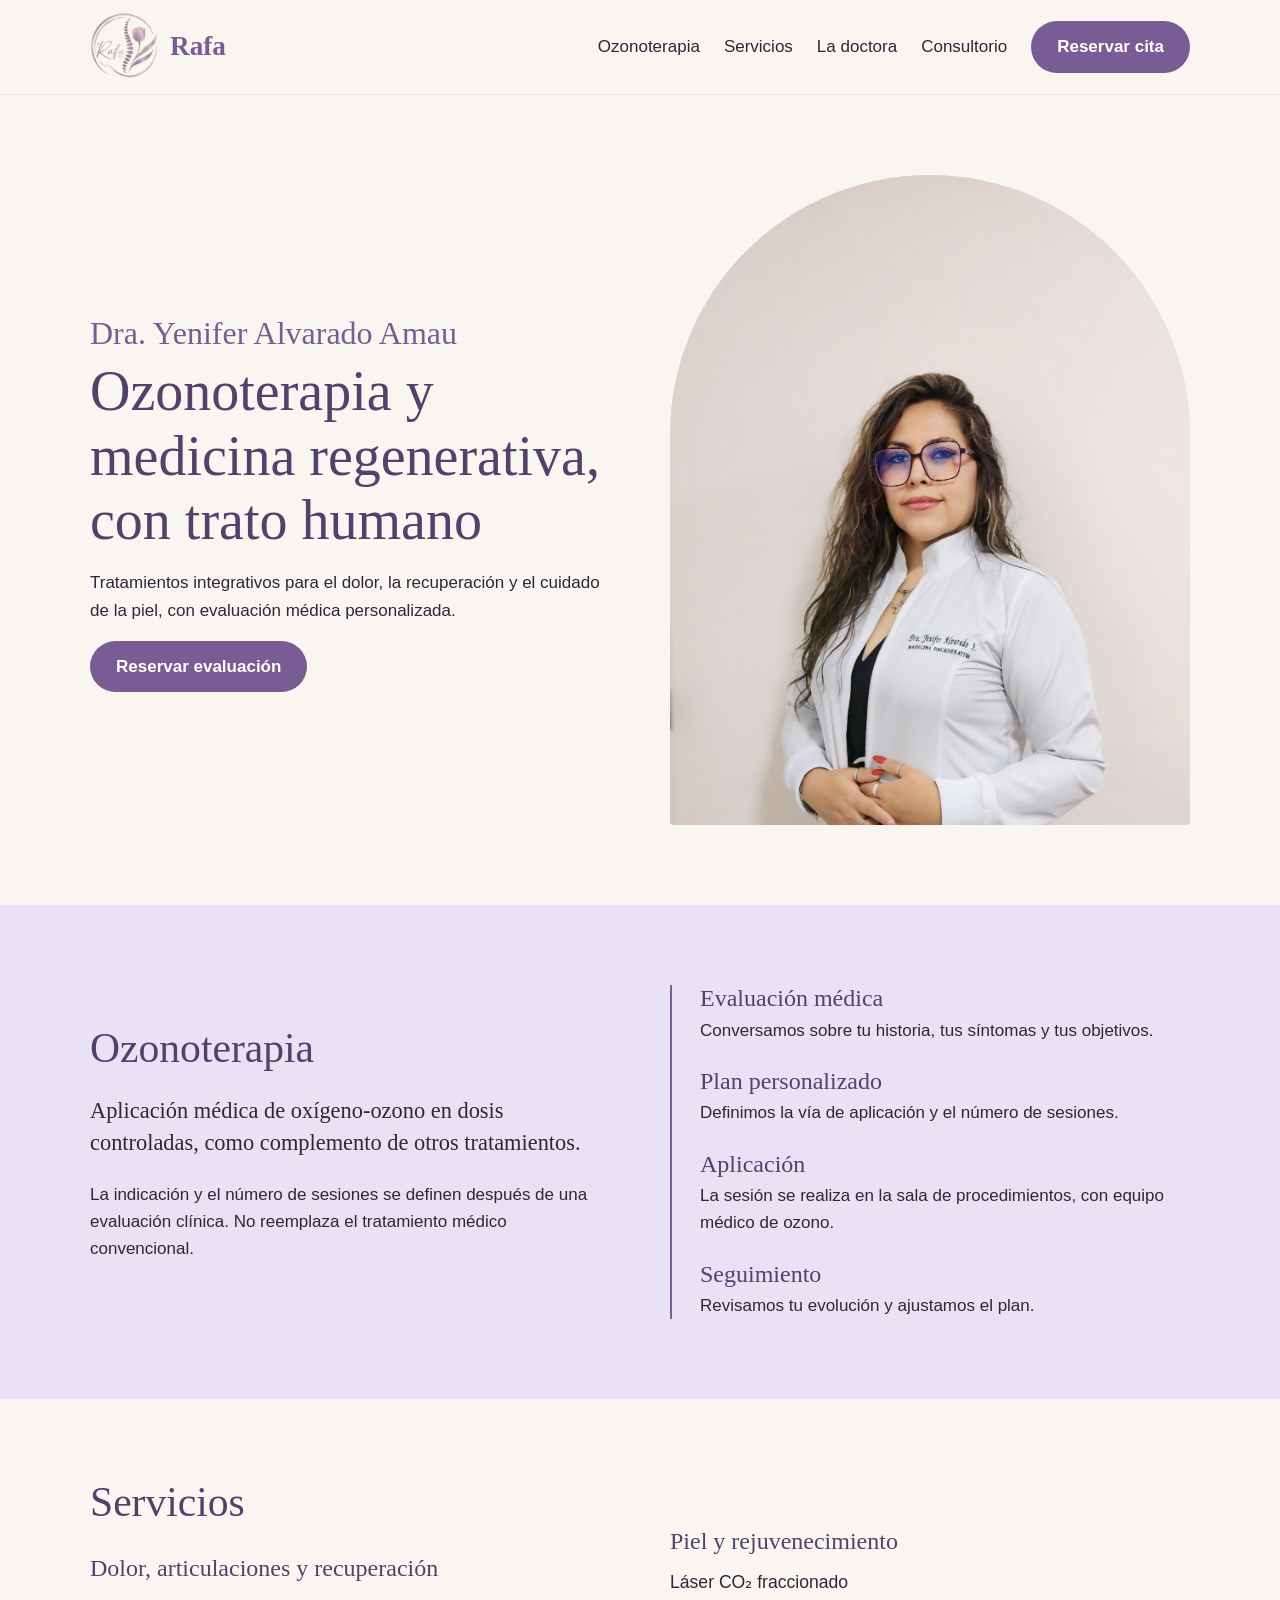
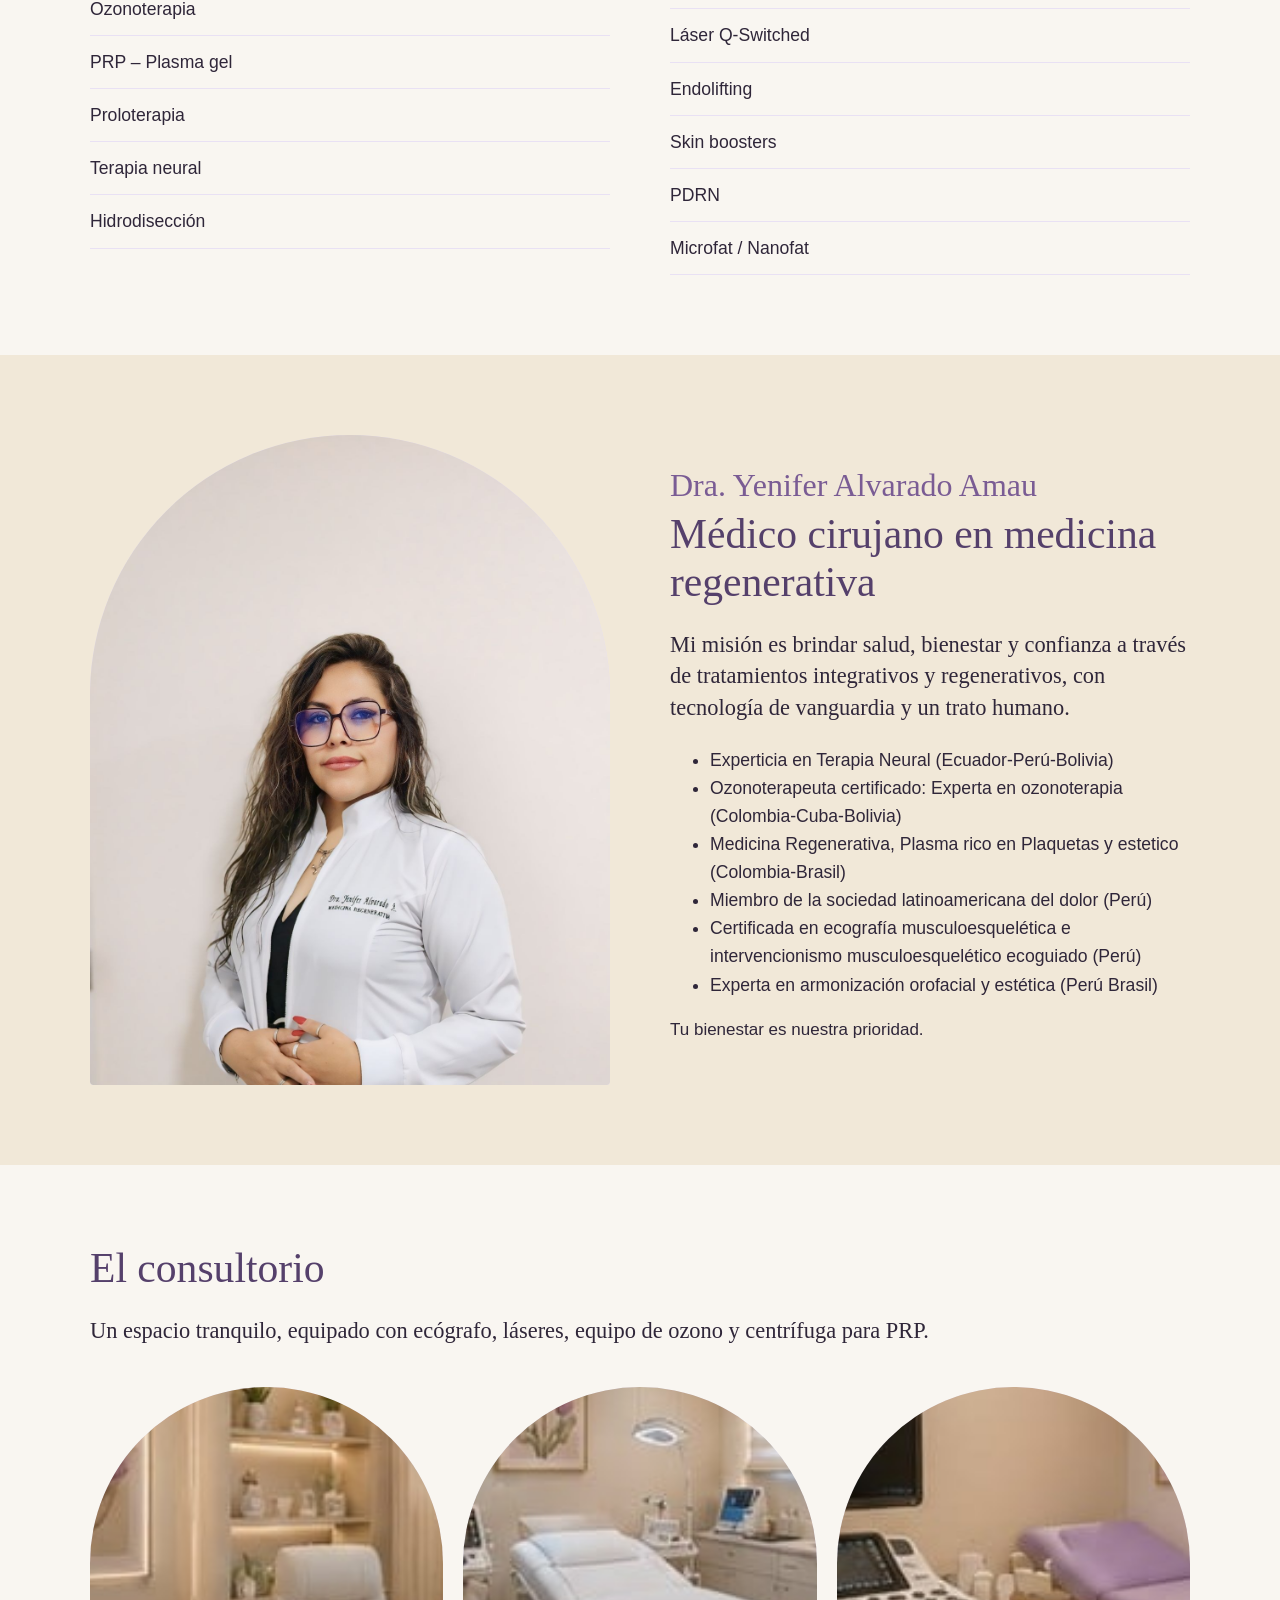
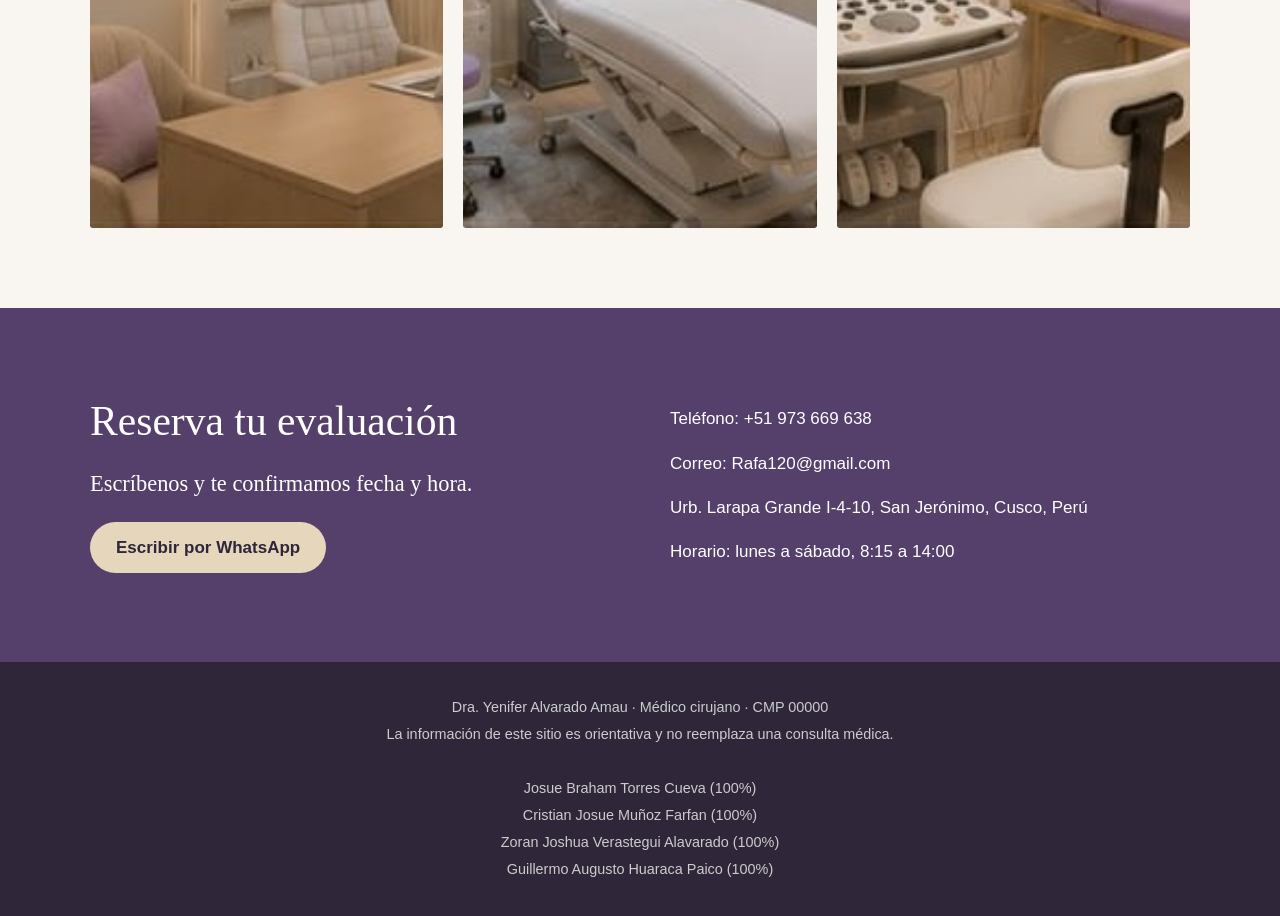
==== index.html @ 35c0127f "Subida de Archivos dsdsdsdsddsdsdsdsdsdsd" ====
<!DOCTYPE html>
<html lang="es">
<head>
    <meta charset="UTF-8">
    <meta name="viewport" content="width=device-width, initial-scale=1">
    <title>Rafa · Ozonoterapia y Medicina Regenerativa</title>
    <link rel="stylesheet" href="styles.css">
</head>
<body>

  <header class="cabecera">
    <div class="contenedor fila">
      <a class="marca" href="#inicio"><img src="img/logo.png" alt="Rafa"> Rafa</a>
      <nav>
        <a href="#ozonoterapia">Ozonoterapia</a>
        <a href="#servicios">Servicios</a>
        <a href="#doctora">La doctora</a>
        <a href="#consultorio">Consultorio</a>
        <a class="boton" href="#contacto">Reservar cita</a>
      </nav>
    </div>
  </header>
  
  <main>  
  <!-- INICIO -->
  <section class="seccion" id="inicio">
    <div class="contenedor columnas">
      <div>
        <p class="firma">Dra. Yenifer Alvarado Amau</p>
        <h1>Ozonoterapia y medicina regenerativa, con trato humano</h1>
        <p>Tratamientos integrativos para el dolor, la recuperación y el cuidado de la piel, con evaluación médica personalizada.</p>
        <a class="boton" href="#contacto">Reservar evaluación</a>
      </div>
      <div class="arco">
        <img src="img/doctora.jpg" alt="Dra. Yenifer Alvarado Amau">
      </div>
    </div>
  </section>

  <!-- OZONOTERAPIA -->
  <section class="seccion lavanda" id="ozonoterapia">
    <div class="contenedor columnas">
      <div>
        <h2>Ozonoterapia</h2>
        <p class="lead">Aplicación médica de oxígeno-ozono en dosis controladas, como complemento de otros tratamientos.</p>
        <p>La indicación y el número de sesiones se definen después de una evaluación clínica. No reemplaza el tratamiento médico convencional.</p>
      </div>
      <ol class="pasos">
        <li><h3>Evaluación médica</h3><p>Conversamos sobre tu historia, tus síntomas y tus objetivos.</p></li>
        <li><h3>Plan personalizado</h3><p>Definimos la vía de aplicación y el número de sesiones.</p></li>
        <li><h3>Aplicación</h3><p>La sesión se realiza en la sala de procedimientos, con equipo médico de ozono.</p></li>
        <li><h3>Seguimiento</h3><p>Revisamos tu evolución y ajustamos el plan.</p></li>
      </ol>
    </div>
  </section>

  <!-- SERVICIOS -->
  <section class="seccion" id="servicios">
    <div class="contenedor">
      <h2>Servicios</h2>
      <div class="columnas">
        <div>
          <h3>Dolor, articulaciones y recuperación</h3>
          <ul class="lista">
            <li>Ozonoterapia</li>
            <li>PRP – Plasma gel</li>
            <li>Proloterapia</li>
            <li>Terapia neural</li>
            <li>Hidrodisección</li>
          </ul>
        </div>
        <div>
          <h3>Piel y rejuvenecimiento</h3>
          <ul class="lista">
            <li>Láser CO₂ fraccionado</li>
            <li>Láser Q-Switched</li>
            <li>Endolifting</li>
            <li>Skin boosters</li>
            <li>PDRN</li>
            <li>Microfat / Nanofat</li>
          </ul>
        </div>
      </div>
    </div>
  </section>

  <!-- LA DOCTORA -->
  <section class="seccion beige" id="doctora">
    <div class="contenedor columnas">
      <div class="arco">
        <img src="img/doctora.jpg" alt="Dra. Yenifer Alvarado Amau">
      </div>
      <div>
        <p class="firma">Dra. Yenifer Alvarado Amau</p>
        <h2>Médico cirujano en medicina regenerativa</h2>
        <p class="lead">Mi misión es brindar salud, bienestar y confianza a través de tratamientos integrativos y regenerativos, con tecnología de vanguardia y un trato humano.</p>
        
        <ul class="listaA">
          <li>Experticia en Terapia Neural (Ecuador-Perú-Bolivia)</li>
          <li>Ozonoterapeuta certificado: Experta en ozonoterapia (Colombia-Cuba-Bolivia)</li>
          <li>Medicina Regenerativa, Plasma rico en Plaquetas y estetico (Colombia-Brasil)</li>
          <li>Miembro de la sociedad latinoamericana del dolor (Perú)</li>
          <li>Certificada en ecografía musculoesquelética e intervencionismo musculoesquelético ecoguiado (Perú)</li>
          <li>Experta en armonización orofacial y estética (Perú Brasil)</li>
        </ul>
        <p>Tu bienestar es nuestra prioridad.</p>
        
      </div>
    </div>
  </section>

  <!-- CONSULTORIO -->
  <section class="seccion" id="consultorio">
    <div class="contenedor">
      <h2>El consultorio</h2>
      <p class="lead">Un espacio tranquilo, equipado con ecógrafo, láseres, equipo de ozono y centrífuga para PRP.</p>
      <div class="columnas tres">
        <div class="arco"><img src="img/consultorio.jpg" alt="Consultorio médico"></div>
        <div class="arco"><img src="img/procedimientos.jpg" alt="Sala de procedimientos"></div>
        <div class="arco"><img src="img/ecografia.jpg" alt="Sala de ecografía"></div>
      </div>
    </div>
  </section>

  <!-- CONTACTO -->
  <section class="seccion oscuro" id="contacto">
    <div class="contenedor columnas">
      <div>
        <h2>Reserva tu evaluación</h2>
        <p class="lead">Escríbenos y te confirmamos fecha y hora.</p>
        <a class="boton claro" href="https://wa.me/51900000000">Escribir por WhatsApp</a>
      </div>
      <div>
        <p>Teléfono: +51 973 669 638</p>
        <p>Correo: Rafa120@gmail.com</p>
        <p>Urb. Larapa Grande I-4-10, San Jerónimo, Cusco, Perú</p>
        <p>Horario: lunes a sábado, 8:15 a 14:00</p>
      </div>
    </div>
  </section>

  </main>

  <footer class="pie">
    <p>Dra. Yenifer Alvarado Amau · Médico cirujano · CMP 00000</p>
    <p>La información de este sitio es orientativa y no reemplaza una consulta médica.</p><br>
    <p>Josue Braham Torres Cueva (100%)</p> 
    <p>Cristian Josue Muñoz Farfan (100%)</p>
    <p>Zoran Joshua Verastegui Alavarado (100%)</p>
    <p>Guillermo Augusto Huaraca Paico (100%)</p>
  </footer>

</body>
</html>
---- styles.css ----
/* Colores */
:root {
  --lila: #7A5C94;
  --lila-oscuro: #55406B;
  --lavanda: #E9E1F4;
  --beige: #F1E8D8;
  --fondo: #F9F6F1;
  --texto: #2F2639;
}

/* Base */
* { 
  box-sizing: border-box; 
}

body {
  margin: 0;
  font-family: "Mulish", sans-serif;
  font-size: 17px;
  line-height: 1.6;
  color: var(--texto);
  background: var(--fondo);
}

a { 
  color: inherit; 
  text-decoration: none; 
}

h1, h2, h3 {
  font-family: "Cormorant Garamond", serif;
  font-weight: 500;
  line-height: 1.15;
  color: var(--lila-oscuro);
  margin: 0 0 .80px;
}
h1 { 
  font-size: 56px; 
}
h2 { 
  font-size: 41.6px; 
}
h3 { 
  font-size: 24px; 
}

.lead { 
  font-family: "Cormorant Garamond", serif;
  font-size: 22.4px; 
  line-height: 1.4; 
}
.firma { 
  font-family: "Pinyon Script", cursive;
  font-size: 32px; 
  color: var(--lila);
  margin: 0; 
}

/* Estructura */
.contenedor { 
  width: min(92%, 1100px); 
  margin: 0 auto; }
.seccion { 
  padding: 80px 0; 
}
.lavanda { 
  background: var(--lavanda); 
}
.beige { 
  background: var(--beige);
}
.oscuro { 
  background: var(--lila-oscuro); 
  color: #fff; 
}
.oscuro h2 { 
  color: #fff; 
}

/* Columnas */
.columnas {
  display: grid;
  grid-template-columns: 1fr 1fr;
  gap: 60px;
  align-items: center;
}
.columnas.tres { 
  grid-template-columns: repeat(3, 1fr); 
  gap: 20px; 
  margin-top: 40px; 
}

/* Cabecera */
.cabecera { 
  position: sticky; 
  top: 0; 
  z-index: 10; 
  background: var(--fondo); 
  border-bottom: 1px solid var(--lavanda); 
}
.contenedor.fila { 
  display: flex; 
  justify-content: space-between;
  align-items: center;
  padding: 12px 0; 
}
.marca { 
  display: flex;
  align-items: center;
  gap: 10px; 
  font-family: "Cormorant Garamond", serif;
  font-size: 27.2px; 
  font-weight: 600;
  color: var(--lila); 
}
.marca img { 
  width: 70px; 
  height: 70px; 
}
nav { 
  display: flex; 
  align-items: center; 
  gap: 24px; 
}

/* Botones */
.boton { 
  display: inline-block; 
  background: var(--lila); 
  color: #fff; 
  font-weight: 700; 
  padding: 12px 26px; 
  border-radius: 999px; 
}
.boton:hover { 
  background: var(--lila-oscuro); 
}
.boton.claro { 
  background: #E6D6BC; 
  color: var(--texto); 
}

/* Arco con forma de pétalo */
.arco { 
  aspect-ratio: 4 / 5; 
  overflow: hidden; 
  border-radius: 999px 999px 14px 14px; 
  background: var(--lavanda);   
}
.arco img { 
  width: 100%; 
  height: 100%; 
  object-fit: cover; 
  object-position: top; 
}

/* Pasos y listas */
.pasos { 
  list-style: none; 
  margin: 0; 
  padding: 0; 
  border-left: 2px solid var(--lila);
}
.pasos li { 
  padding: 0 0 24px 28px; 
}
.pasos li:last-child { 
  padding-bottom: 0; 
}
.pasos h3 { 
  margin-bottom: 
  4px; }
.pasos p { 
  margin: 0; 
}

.lista { 
  list-style: none; 
  margin: 0; 
  padding: 0; }
.lista li { 
  padding: 12px 0; 
  border-bottom: 1px solid var(--lavanda); 
  font-size: 17.6px; 
}
.listaA{
  font-size: 17.6px;  
}

/* Pie */
.pie { 
  background: var(--texto); 
  color: #ccc; 
  text-align: center; 
  padding: 30px 5%; 
  font-size: 14.4px; 
}
.pie p { 
  margin: 4px 0; 
}
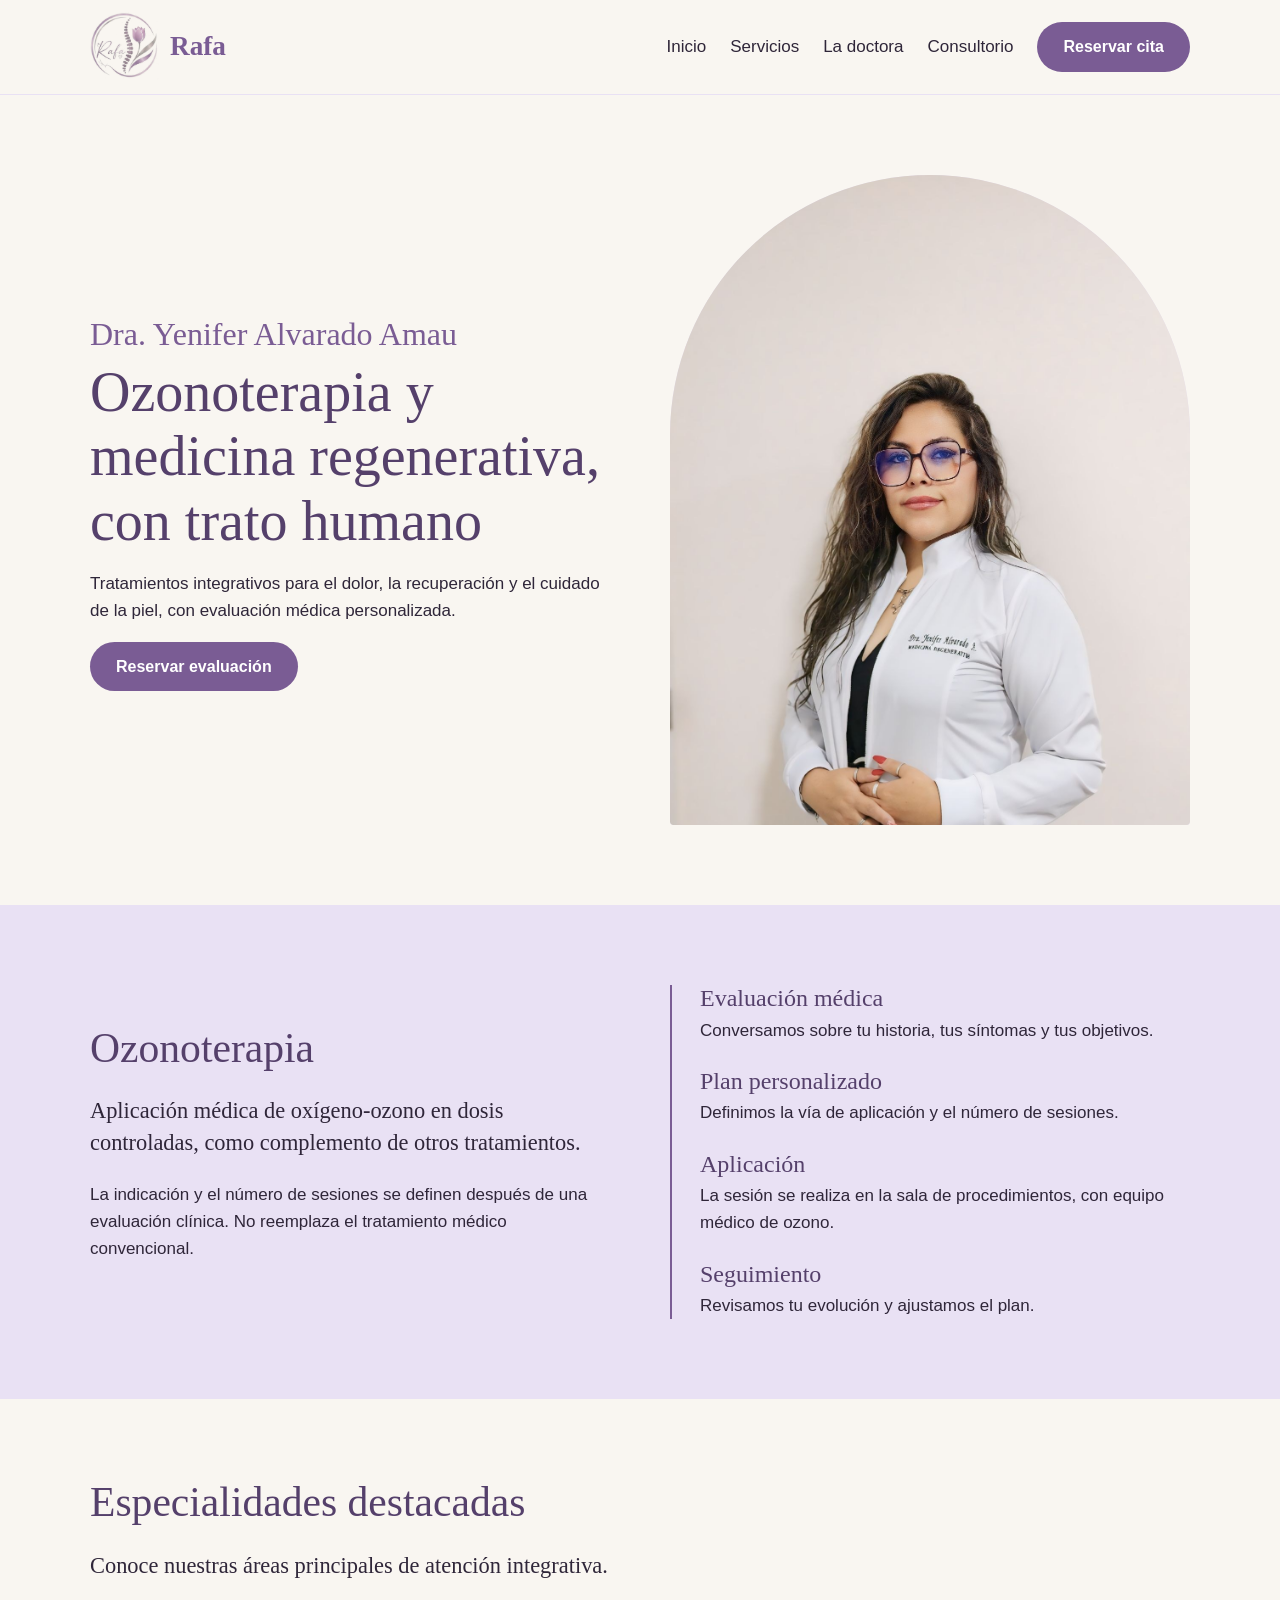
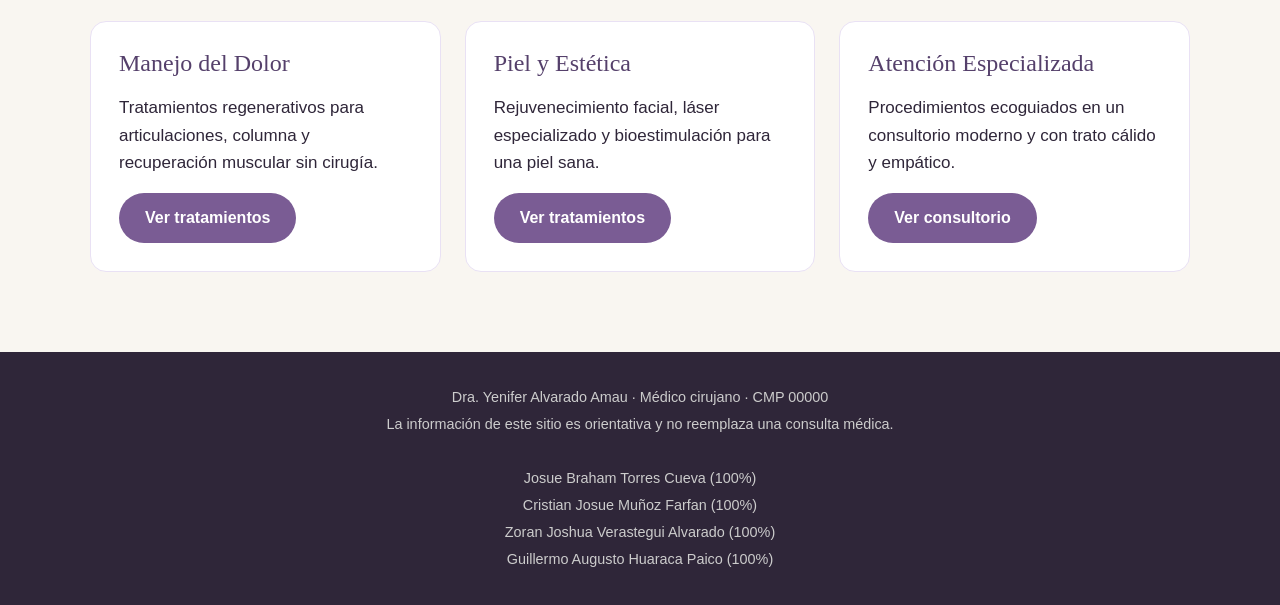
==== commit 2cdf35f3: "Nueva versionV01 muehhehe" ====
--- a/index.html
+++ b/index.html
@@ -1,154 +1,95 @@
 <!DOCTYPE html>
 <html lang="es">
 <head>
-    <meta charset="UTF-8">
-    <meta name="viewport" content="width=device-width, initial-scale=1">
-    <title>Rafa · Ozonoterapia y Medicina Regenerativa</title>
-    <link rel="stylesheet" href="styles.css">
+  <meta charset="UTF-8">
+  <meta name="viewport" content="width=device-width, initial-scale=1">
+  <title>Rafa - Ozonoterapia y Medicina Regenerativa</title>
+  <link rel="stylesheet" href="styles.css">
 </head>
 <body>
 
+  <!-- ENCABEZADO -->
   <header class="cabecera">
     <div class="contenedor fila">
-      <a class="marca" href="#inicio"><img src="img/logo.png" alt="Rafa"> Rafa</a>
+      <a class="marca" href="index.html"><img src="img/logo.png" alt="Rafa"> Rafa</a>
       <nav>
-        <a href="#ozonoterapia">Ozonoterapia</a>
-        <a href="#servicios">Servicios</a>
-        <a href="#doctora">La doctora</a>
-        <a href="#consultorio">Consultorio</a>
-        <a class="boton" href="#contacto">Reservar cita</a>
+        <a href="index.html">Inicio</a>
+        <a href="servicios.html">Servicios</a>
+        <a href="doctora.html">La doctora</a>
+        <a href="consultorio.html">Consultorio</a>
+        <a class="boton" href="contacto.html">Reservar cita</a>
       </nav>
     </div>
   </header>
-  
-  <main>  
-  <!-- INICIO -->
-  <section class="seccion" id="inicio">
-    <div class="contenedor columnas">
-      <div>
-        <p class="firma">Dra. Yenifer Alvarado Amau</p>
-        <h1>Ozonoterapia y medicina regenerativa, con trato humano</h1>
-        <p>Tratamientos integrativos para el dolor, la recuperación y el cuidado de la piel, con evaluación médica personalizada.</p>
-        <a class="boton" href="#contacto">Reservar evaluación</a>
-      </div>
-      <div class="arco">
-        <img src="img/doctora.jpg" alt="Dra. Yenifer Alvarado Amau">
-      </div>
-    </div>
-  </section>
 
-  <!-- OZONOTERAPIA -->
-  <section class="seccion lavanda" id="ozonoterapia">
-    <div class="contenedor columnas">
-      <div>
-        <h2>Ozonoterapia</h2>
-        <p class="lead">Aplicación médica de oxígeno-ozono en dosis controladas, como complemento de otros tratamientos.</p>
-        <p>La indicación y el número de sesiones se definen después de una evaluación clínica. No reemplaza el tratamiento médico convencional.</p>
-      </div>
-      <ol class="pasos">
-        <li><h3>Evaluación médica</h3><p>Conversamos sobre tu historia, tus síntomas y tus objetivos.</p></li>
-        <li><h3>Plan personalizado</h3><p>Definimos la vía de aplicación y el número de sesiones.</p></li>
-        <li><h3>Aplicación</h3><p>La sesión se realiza en la sala de procedimientos, con equipo médico de ozono.</p></li>
-        <li><h3>Seguimiento</h3><p>Revisamos tu evolución y ajustamos el plan.</p></li>
-      </ol>
-    </div>
-  </section>
-
-  <!-- SERVICIOS -->
-  <section class="seccion" id="servicios">
-    <div class="contenedor">
-      <h2>Servicios</h2>
-      <div class="columnas">
+  <main>
+    <!-- BANNER PRINCIPAL -->
+    <section class="seccion" id="inicio">
+      <div class="contenedor columnas">
         <div>
-          <h3>Dolor, articulaciones y recuperación</h3>
-          <ul class="lista">
-            <li>Ozonoterapia</li>
-            <li>PRP – Plasma gel</li>
-            <li>Proloterapia</li>
-            <li>Terapia neural</li>
-            <li>Hidrodisección</li>
-          </ul>
+          <p class="firma">Dra. Yenifer Alvarado Amau</p>
+          <h1>Ozonoterapia y medicina regenerativa, con trato humano</h1>
+          <p>Tratamientos integrativos para el dolor, la recuperación y el cuidado de la piel, con evaluación médica personalizada.</p>
+          <a class="boton" href="contacto.html">Reservar evaluación</a>
         </div>
-        <div>
-          <h3>Piel y rejuvenecimiento</h3>
-          <ul class="lista">
-            <li>Láser CO₂ fraccionado</li>
-            <li>Láser Q-Switched</li>
-            <li>Endolifting</li>
-            <li>Skin boosters</li>
-            <li>PDRN</li>
-            <li>Microfat / Nanofat</li>
-          </ul>
+        <div class="arco">
+          <img src="img/doctora.jpg" alt="Dra. Yenifer Alvarado Amau">
         </div>
       </div>
-    </div>
-  </section>
+    </section>
 
-  <!-- LA DOCTORA -->
-  <section class="seccion beige" id="doctora">
-    <div class="contenedor columnas">
-      <div class="arco">
-        <img src="img/doctora.jpg" alt="Dra. Yenifer Alvarado Amau">
+    <!-- SECCIÓN DE CONTENIDO DESTACADO (OZONOTERAPIA) -->
+    <section class="seccion lavanda" id="ozonoterapia">
+      <div class="contenedor columnas">
+        <div>
+          <h2>Ozonoterapia</h2>
+          <p class="lead">Aplicación médica de oxígeno-ozono en dosis controladas, como complemento de otros tratamientos.</p>
+          <p>La indicación y el número de sesiones se definen después de una evaluación clínica. No reemplaza el tratamiento médico convencional.</p>
+        </div>
+        <ol class="pasos">
+          <li><h3>Evaluación médica</h3><p>Conversamos sobre tu historia, tus síntomas y tus objetivos.</p></li>
+          <li><h3>Plan personalizado</h3><p>Definimos la vía de aplicación y el número de sesiones.</p></li>
+          <li><h3>Aplicación</h3><p>La sesión se realiza en la sala de procedimientos, con equipo médico de ozono.</p></li>
+          <li><h3>Seguimiento</h3><p>Revisamos tu evolución y ajustamos el plan.</p></li>
+        </ol>
       </div>
-      <div>
-        <p class="firma">Dra. Yenifer Alvarado Amau</p>
-        <h2>Médico cirujano en medicina regenerativa</h2>
-        <p class="lead">Mi misión es brindar salud, bienestar y confianza a través de tratamientos integrativos y regenerativos, con tecnología de vanguardia y un trato humano.</p>
-        
-        <ul class="listaA">
-          <li>Experticia en Terapia Neural (Ecuador-Perú-Bolivia)</li>
-          <li>Ozonoterapeuta certificado: Experta en ozonoterapia (Colombia-Cuba-Bolivia)</li>
-          <li>Medicina Regenerativa, Plasma rico en Plaquetas y estetico (Colombia-Brasil)</li>
-          <li>Miembro de la sociedad latinoamericana del dolor (Perú)</li>
-          <li>Certificada en ecografía musculoesquelética e intervencionismo musculoesquelético ecoguiado (Perú)</li>
-          <li>Experta en armonización orofacial y estética (Perú Brasil)</li>
-        </ul>
-        <p>Tu bienestar es nuestra prioridad.</p>
-        
+    </section>
+
+    <!-- TARJETAS O CARDS DESTACADAS -->
+    <section class="seccion">
+      <div class="contenedor">
+        <h2>Especialidades destacadas</h2>
+        <p class="lead">Conoce nuestras áreas principales de atención integrativa.</p>
+        <div class="columnas tres">
+          <div class="tarjeta">
+            <h3>Manejo del Dolor</h3>
+            <p>Tratamientos regenerativos para articulaciones, columna y recuperación muscular sin cirugía.</p>
+            <a class="boton" href="servicios.html">Ver tratamientos</a>
+          </div>
+          <div class="tarjeta">
+            <h3>Piel y Estética</h3>
+            <p>Rejuvenecimiento facial, láser especializado y bioestimulación para una piel sana.</p>
+            <a class="boton" href="servicios.html">Ver tratamientos</a>
+          </div>
+          <div class="tarjeta">
+            <h3>Atención Especializada</h3>
+            <p>Procedimientos ecoguiados en un consultorio moderno y con trato cálido y empático.</p>
+            <a class="boton" href="consultorio.html">Ver consultorio</a>
+          </div>
+        </div>
       </div>
-    </div>
-  </section>
-
-  <!-- CONSULTORIO -->
-  <section class="seccion" id="consultorio">
-    <div class="contenedor">
-      <h2>El consultorio</h2>
-      <p class="lead">Un espacio tranquilo, equipado con ecógrafo, láseres, equipo de ozono y centrífuga para PRP.</p>
-      <div class="columnas tres">
-        <div class="arco"><img src="img/consultorio.jpg" alt="Consultorio médico"></div>
-        <div class="arco"><img src="img/procedimientos.jpg" alt="Sala de procedimientos"></div>
-        <div class="arco"><img src="img/ecografia.jpg" alt="Sala de ecografía"></div>
-      </div>
-    </div>
-  </section>
-
-  <!-- CONTACTO -->
-  <section class="seccion oscuro" id="contacto">
-    <div class="contenedor columnas">
-      <div>
-        <h2>Reserva tu evaluación</h2>
-        <p class="lead">Escríbenos y te confirmamos fecha y hora.</p>
-        <a class="boton claro" href="https://wa.me/51900000000">Escribir por WhatsApp</a>
-      </div>
-      <div>
-        <p>Teléfono: +51 973 669 638</p>
-        <p>Correo: Rafa120@gmail.com</p>
-        <p>Urb. Larapa Grande I-4-10, San Jerónimo, Cusco, Perú</p>
-        <p>Horario: lunes a sábado, 8:15 a 14:00</p>
-      </div>
-    </div>
-  </section>
-
+    </section>
   </main>
 
+  <!-- PIE DE PÁGINA -->
   <footer class="pie">
     <p>Dra. Yenifer Alvarado Amau · Médico cirujano · CMP 00000</p>
     <p>La información de este sitio es orientativa y no reemplaza una consulta médica.</p><br>
-    <p>Josue Braham Torres Cueva (100%)</p> 
+    <p>Josue Braham Torres Cueva (100%)</p>
     <p>Cristian Josue Muñoz Farfan (100%)</p>
-    <p>Zoran Joshua Verastegui Alavarado (100%)</p>
+    <p>Zoran Joshua Verastegui Alvarado (100%)</p>
     <p>Guillermo Augusto Huaraca Paico (100%)</p>
   </footer>
 
 </body>
-</html>
+</html>
--- a/styles.css
+++ b/styles.css
@@ -9,8 +9,8 @@
 }
 
 /* Base */
-* { 
-  box-sizing: border-box; 
+* {
+  box-sizing: border-box;
 }
 
 body {
@@ -22,9 +22,9 @@
   background: var(--fondo);
 }
 
-a { 
-  color: inherit; 
-  text-decoration: none; 
+a {
+  color: inherit;
+  text-decoration: none;
 }
 
 h1, h2, h3 {
@@ -32,49 +32,46 @@
   font-weight: 500;
   line-height: 1.15;
   color: var(--lila-oscuro);
-  margin: 0 0 .80px;
-}
-h1 { 
-  font-size: 56px; 
-}
-h2 { 
-  font-size: 41.6px; 
-}
-h3 { 
-  font-size: 24px; 
-}
-
-.lead { 
+  margin: 0 0 16px;
+}
+
+h1 { font-size: 56px; }
+h2 { font-size: 41.6px; }
+h3 { font-size: 24px; }
+
+.lead {
   font-family: "Cormorant Garamond", serif;
-  font-size: 22.4px; 
-  line-height: 1.4; 
-}
-.firma { 
+  font-size: 22.4px;
+  line-height: 1.4;
+}
+
+.firma {
   font-family: "Pinyon Script", cursive;
-  font-size: 32px; 
+  font-size: 32px;
   color: var(--lila);
-  margin: 0; 
+  margin: 0;
 }
 
 /* Estructura */
-.contenedor { 
-  width: min(92%, 1100px); 
-  margin: 0 auto; }
-.seccion { 
-  padding: 80px 0; 
-}
-.lavanda { 
-  background: var(--lavanda); 
-}
-.beige { 
-  background: var(--beige);
-}
-.oscuro { 
-  background: var(--lila-oscuro); 
-  color: #fff; 
-}
-.oscuro h2 { 
-  color: #fff; 
+.contenedor {
+  width: min(92%, 1100px);
+  margin: 0 auto;
+}
+
+.seccion {
+  padding: 80px 0;
+}
+
+.lavanda { background: var(--lavanda); }
+.beige { background: var(--beige); }
+
+.oscuro {
+  background: var(--lila-oscuro);
+  color: #fff;
+}
+
+.oscuro h2, .oscuro h3 {
+  color: #fff;
 }
 
 /* Columnas */
@@ -84,117 +81,216 @@
   gap: 60px;
   align-items: center;
 }
-.columnas.tres { 
-  grid-template-columns: repeat(3, 1fr); 
-  gap: 20px; 
-  margin-top: 40px; 
+
+.columnas.tres {
+  grid-template-columns: repeat(3, 1fr);
+  gap: 24px;
+  margin-top: 40px;
+  align-items: stretch;
 }
 
 /* Cabecera */
-.cabecera { 
-  position: sticky; 
-  top: 0; 
-  z-index: 10; 
-  background: var(--fondo); 
-  border-bottom: 1px solid var(--lavanda); 
-}
-.contenedor.fila { 
-  display: flex; 
+.cabecera {
+  position: sticky;
+  top: 0;
+  z-index: 10;
+  background: var(--fondo);
+  border-bottom: 1px solid var(--lavanda);
+}
+
+.contenedor.fila {
+  display: flex;
   justify-content: space-between;
   align-items: center;
-  padding: 12px 0; 
-}
-.marca { 
+  padding: 12px 0;
+}
+
+.marca {
   display: flex;
   align-items: center;
-  gap: 10px; 
+  gap: 10px;
   font-family: "Cormorant Garamond", serif;
-  font-size: 27.2px; 
+  font-size: 27.2px;
   font-weight: 600;
-  color: var(--lila); 
-}
-.marca img { 
-  width: 70px; 
-  height: 70px; 
-}
-nav { 
-  display: flex; 
-  align-items: center; 
-  gap: 24px; 
+  color: var(--lila);
+}
+
+.marca img {
+  width: 70px;
+  height: 70px;
+}
+
+nav {
+  display: flex;
+  align-items: center;
+  gap: 24px;
+}
+
+nav a:hover {
+  color: var(--lila);
 }
 
 /* Botones */
-.boton { 
-  display: inline-block; 
-  background: var(--lila); 
-  color: #fff; 
-  font-weight: 700; 
-  padding: 12px 26px; 
-  border-radius: 999px; 
-}
-.boton:hover { 
-  background: var(--lila-oscuro); 
-}
-.boton.claro { 
-  background: #E6D6BC; 
-  color: var(--texto); 
+.boton {
+  display: inline-block;
+  background: var(--lila);
+  color: #fff;
+  font-weight: 700;
+  padding: 12px 26px;
+  border-radius: 999px;
+  border: none;
+  cursor: pointer;
+  font-family: inherit;
+  font-size: 16px;
+}
+
+.boton:hover {
+  background: var(--lila-oscuro);
+}
+
+.boton.claro {
+  background: #E6D6BC;
+  color: var(--texto);
 }
 
 /* Arco con forma de pétalo */
-.arco { 
-  aspect-ratio: 4 / 5; 
-  overflow: hidden; 
-  border-radius: 999px 999px 14px 14px; 
-  background: var(--lavanda);   
-}
-.arco img { 
-  width: 100%; 
-  height: 100%; 
-  object-fit: cover; 
-  object-position: top; 
+.arco {
+  aspect-ratio: 4 / 5;
+  overflow: hidden;
+  border-radius: 999px 999px 14px 14px;
+  background: var(--lavanda);
+}
+
+.arco img {
+  width: 100%;
+  height: 100%;
+  object-fit: cover;
+  object-position: top;
+}
+
+/* Tarjetas (Cards pedidas en el PDF) */
+.tarjeta {
+  background: #fff;
+  border: 1px solid var(--lavanda);
+  border-radius: 16px;
+  padding: 28px;
+  text-align: left;
+}
+
+.tarjeta .arco {
+  margin-bottom: 16px;
 }
 
 /* Pasos y listas */
-.pasos { 
-  list-style: none; 
-  margin: 0; 
-  padding: 0; 
+.pasos {
+  list-style: none;
+  margin: 0;
+  padding: 0;
   border-left: 2px solid var(--lila);
 }
-.pasos li { 
-  padding: 0 0 24px 28px; 
-}
-.pasos li:last-child { 
-  padding-bottom: 0; 
-}
-.pasos h3 { 
-  margin-bottom: 
-  4px; }
-.pasos p { 
-  margin: 0; 
-}
-
-.lista { 
-  list-style: none; 
-  margin: 0; 
-  padding: 0; }
-.lista li { 
-  padding: 12px 0; 
-  border-bottom: 1px solid var(--lavanda); 
-  font-size: 17.6px; 
-}
-.listaA{
-  font-size: 17.6px;  
+
+.pasos li {
+  padding: 0 0 24px 28px;
+}
+
+.pasos li:last-child {
+  padding-bottom: 0;
+}
+
+.pasos h3 {
+  margin-bottom: 4px;
+}
+
+.pasos p {
+  margin: 0;
+}
+
+.lista {
+  list-style: none;
+  margin: 0;
+  padding: 0;
+}
+
+.lista li {
+  padding: 12px 0;
+  border-bottom: 1px solid var(--lavanda);
+  font-size: 17.6px;
+}
+
+.listaA {
+  font-size: 17.6px;
+}
+
+/* Formulario (Pedido en el PDF) */
+.formulario {
+  background: #fff;
+  color: var(--texto);
+  padding: 30px;
+  border-radius: 16px;
+}
+
+.formulario h3 {
+  color: var(--lila-oscuro);
+}
+
+.campo {
+  margin-bottom: 16px;
+}
+
+.campo label {
+  display: block;
+  font-weight: 600;
+  margin-bottom: 6px;
+}
+
+.campo input,
+.campo select,
+.campo textarea {
+  width: 100%;
+  padding: 10px 14px;
+  border: 1px solid var(--lila);
+  border-radius: 8px;
+  font-family: inherit;
+  font-size: 16px;
+  background: var(--fondo);
 }
 
 /* Pie */
-.pie { 
-  background: var(--texto); 
-  color: #ccc; 
-  text-align: center; 
-  padding: 30px 5%; 
-  font-size: 14.4px; 
-}
-.pie p { 
-  margin: 4px 0; 
-}
+.pie {
+  background: var(--texto);
+  color: #ccc;
+  text-align: center;
+  padding: 30px 5%;
+  font-size: 14.4px;
+}
+
+.pie p {
+  margin: 4px 0;
+}
+
+/* Diseño Responsive para Celular (Mobile) */
+@media (max-width: 768px) {
+  h1 { font-size: 38px; }
+  h2 { font-size: 30px; }
+
+  .seccion {
+    padding: 50px 0;
+  }
+
+  .contenedor.fila {
+    flex-direction: column;
+    gap: 12px;
+  }
+
+  nav {
+    flex-wrap: wrap;
+    justify-content: center;
+    gap: 14px;
+  }
+
+  .columnas,
+  .columnas.tres {
+    grid-template-columns: 1fr;
+    gap: 30px;
+  }
+}
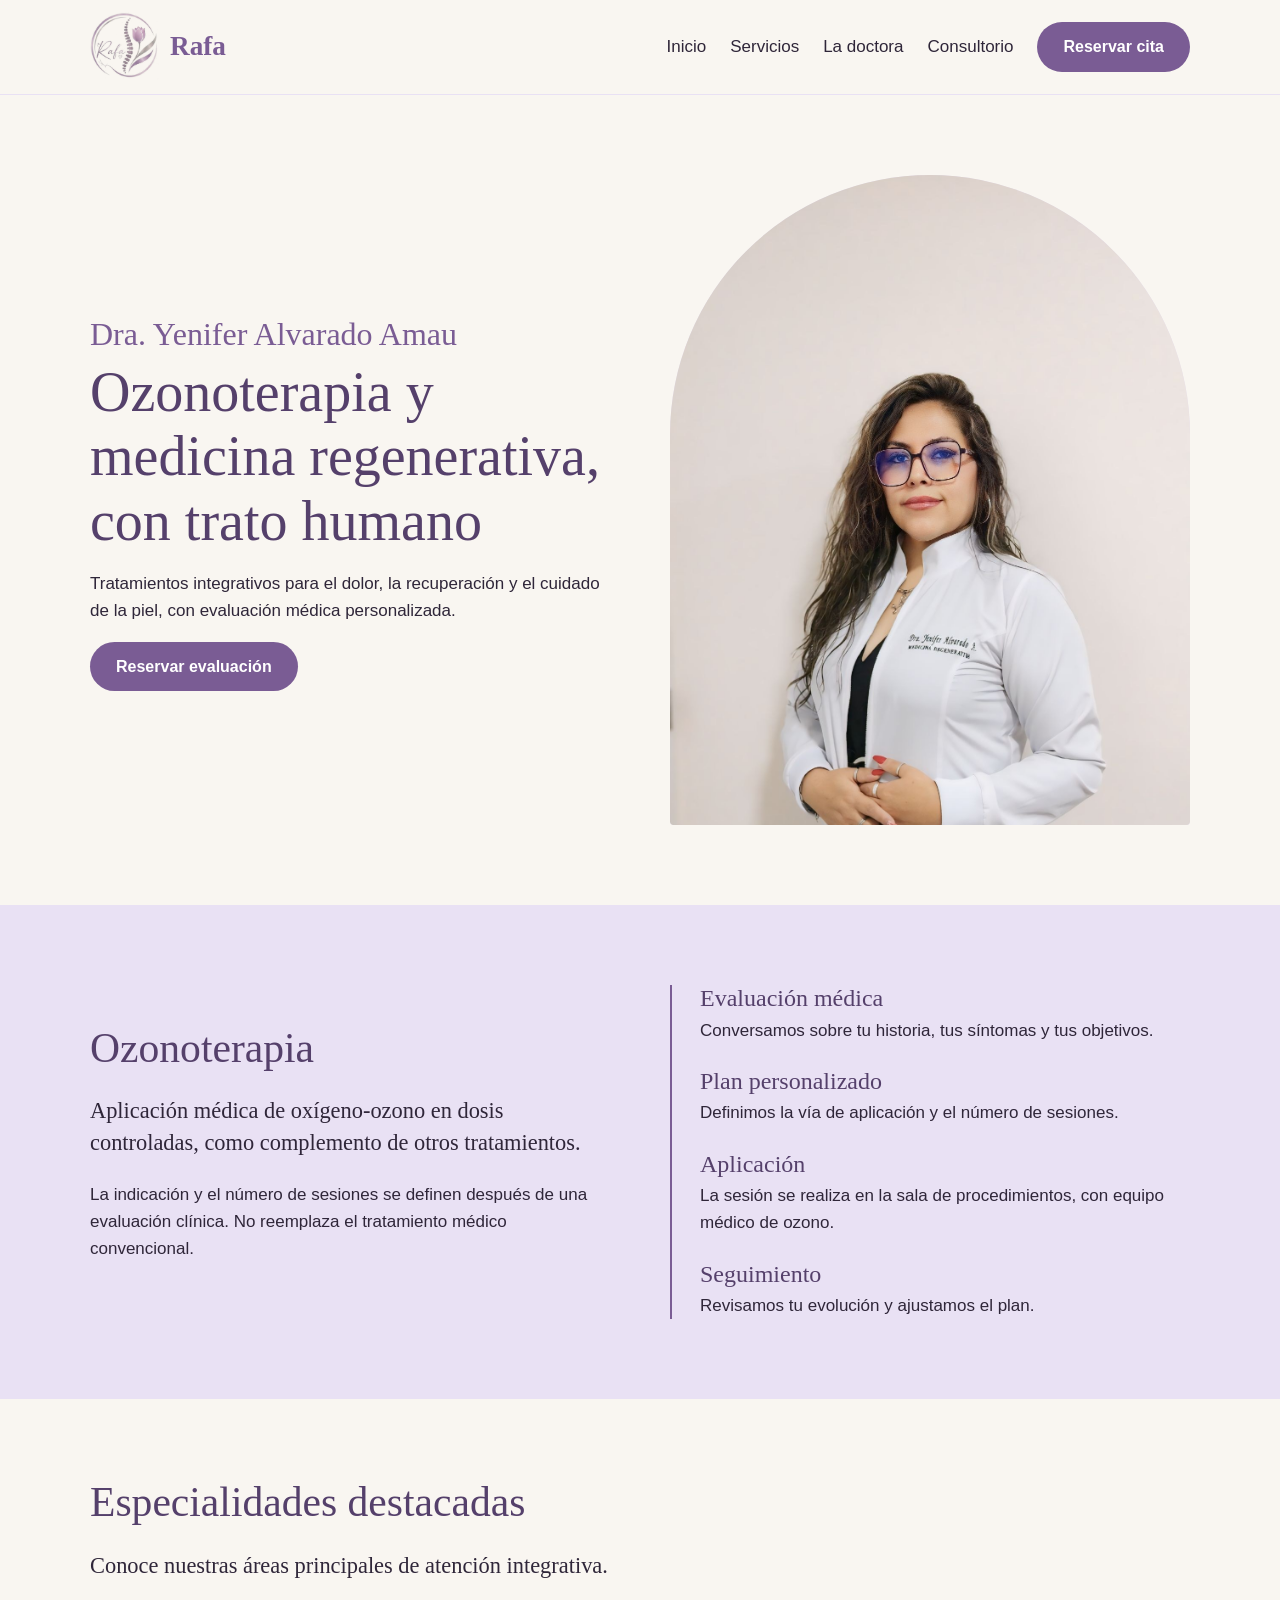
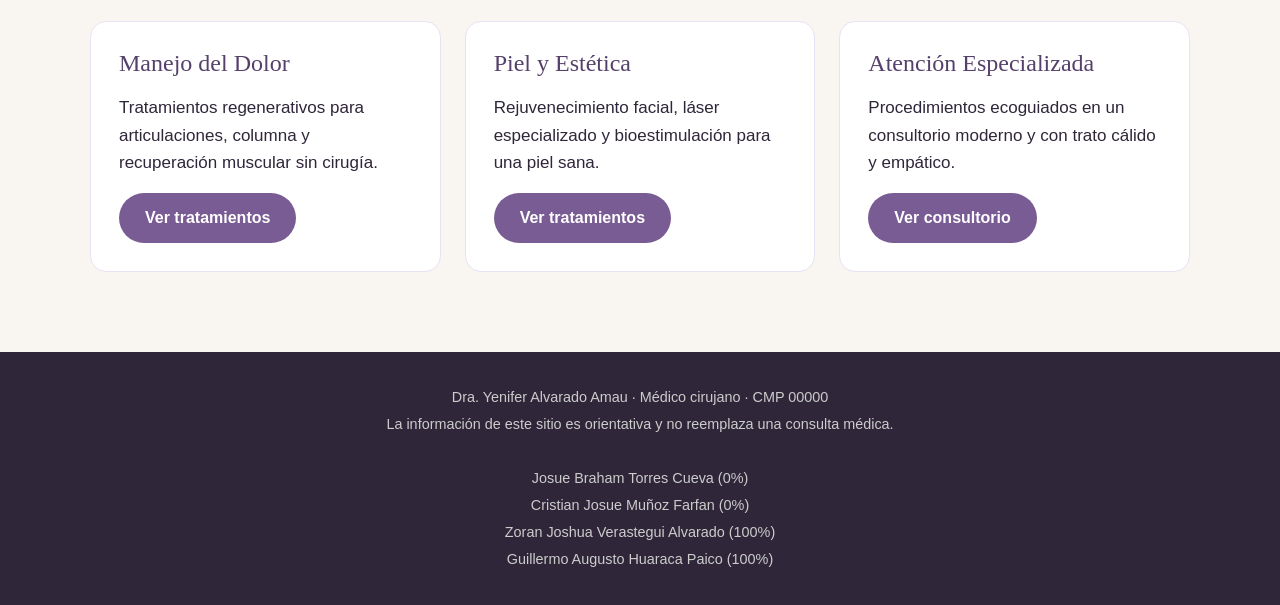
==== commit 837a18f6: "v0.1.01 mueheheh" ====
--- a/index.html
+++ b/index.html
@@ -85,8 +85,8 @@
   <footer class="pie">
     <p>Dra. Yenifer Alvarado Amau · Médico cirujano · CMP 00000</p>
     <p>La información de este sitio es orientativa y no reemplaza una consulta médica.</p><br>
-    <p>Josue Braham Torres Cueva (100%)</p>
-    <p>Cristian Josue Muñoz Farfan (100%)</p>
+    <p>Josue Braham Torres Cueva (0%)</p>
+    <p>Cristian Josue Muñoz Farfan (0%)</p>
     <p>Zoran Joshua Verastegui Alvarado (100%)</p>
     <p>Guillermo Augusto Huaraca Paico (100%)</p>
   </footer>
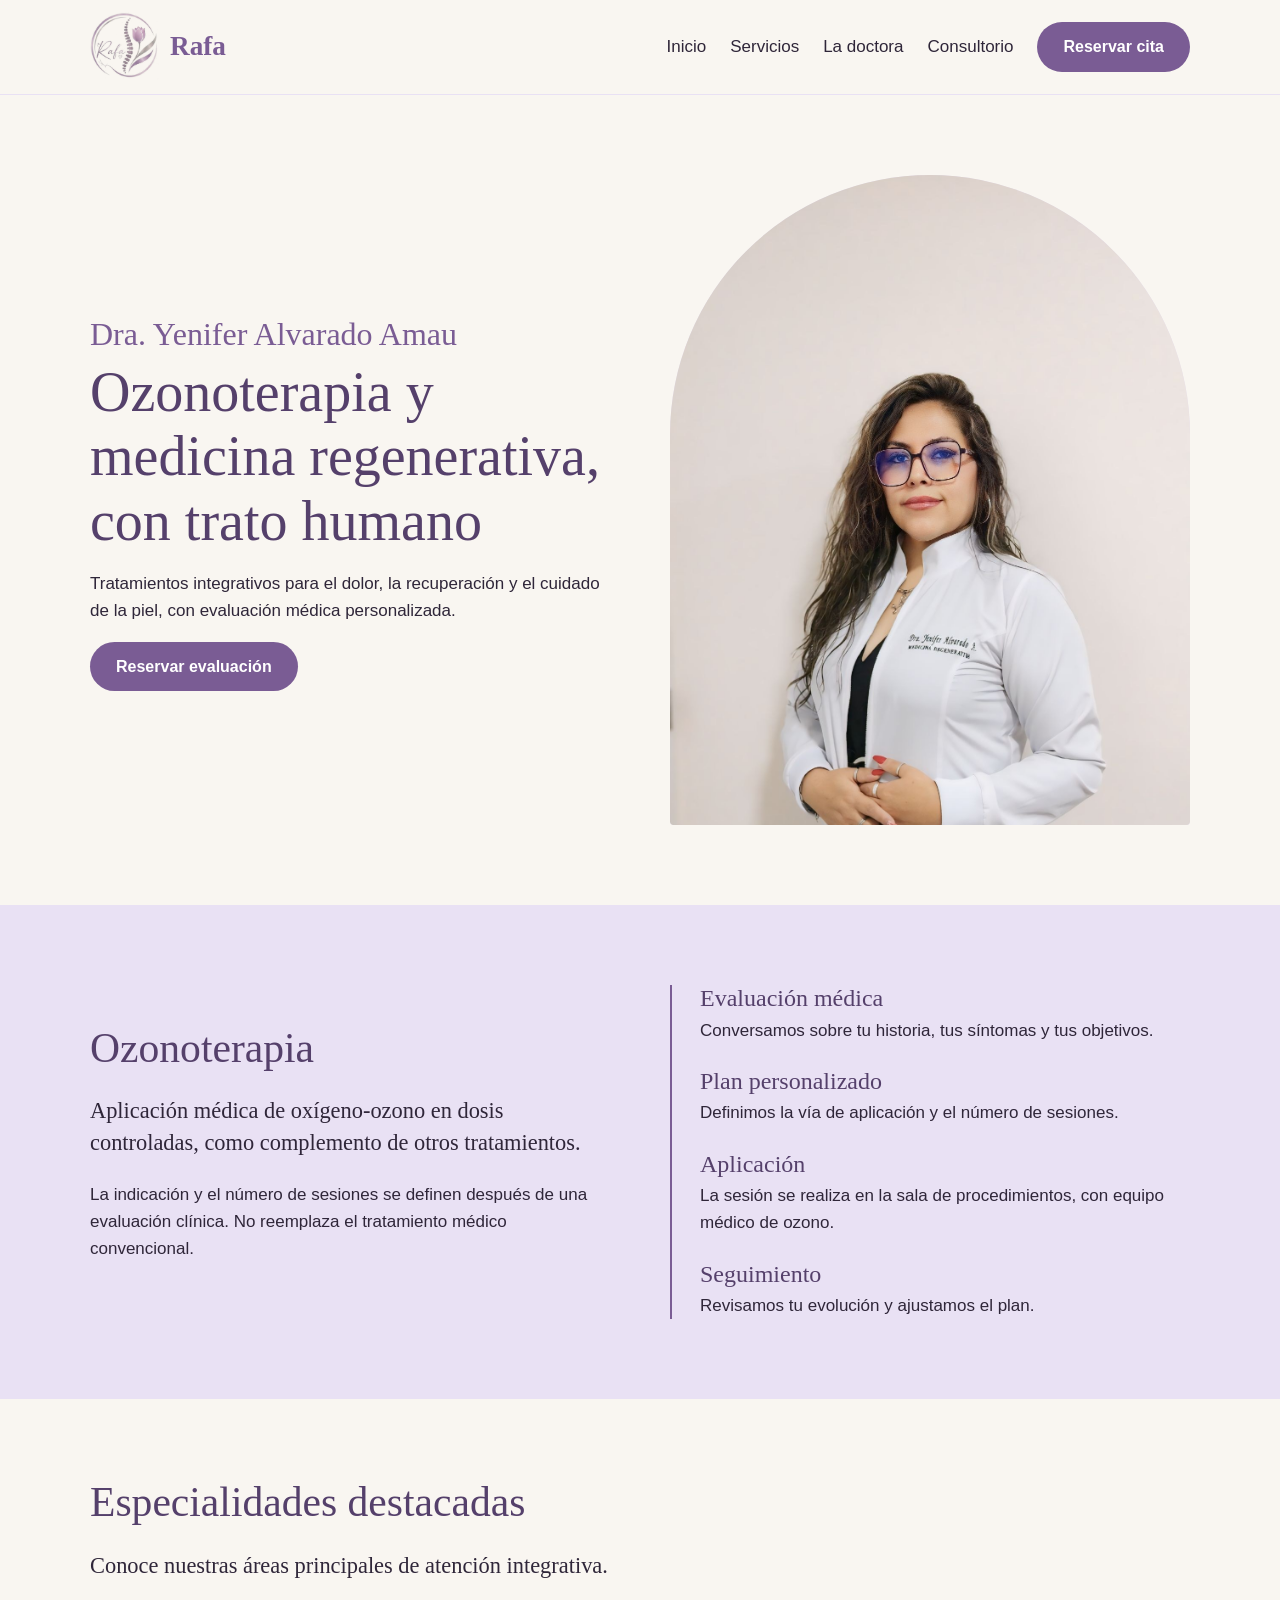
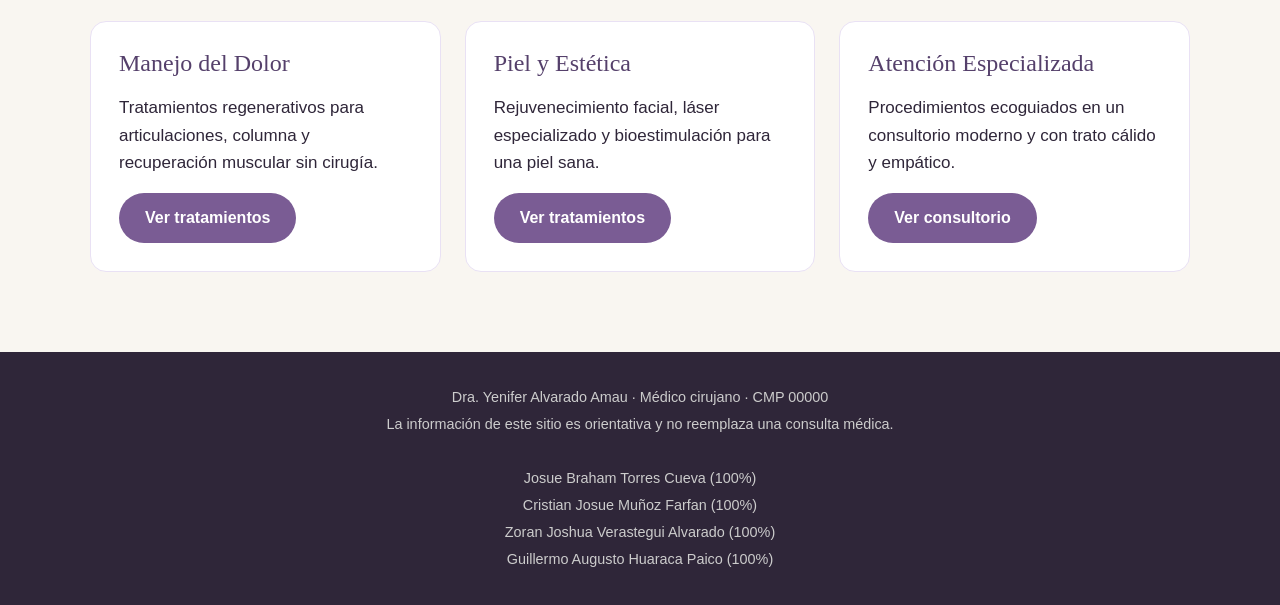
==== commit e40bcd35: "Revert "v0.1.01" This reverts commit 837a18f641ac935870387d5794c0d428a028f470." ====
--- a/index.html
+++ b/index.html
@@ -85,8 +85,8 @@
   <footer class="pie">
     <p>Dra. Yenifer Alvarado Amau · Médico cirujano · CMP 00000</p>
     <p>La información de este sitio es orientativa y no reemplaza una consulta médica.</p><br>
-    <p>Josue Braham Torres Cueva (0%)</p>
-    <p>Cristian Josue Muñoz Farfan (0%)</p>
+    <p>Josue Braham Torres Cueva (100%)</p>
+    <p>Cristian Josue Muñoz Farfan (100%)</p>
     <p>Zoran Joshua Verastegui Alvarado (100%)</p>
     <p>Guillermo Augusto Huaraca Paico (100%)</p>
   </footer>
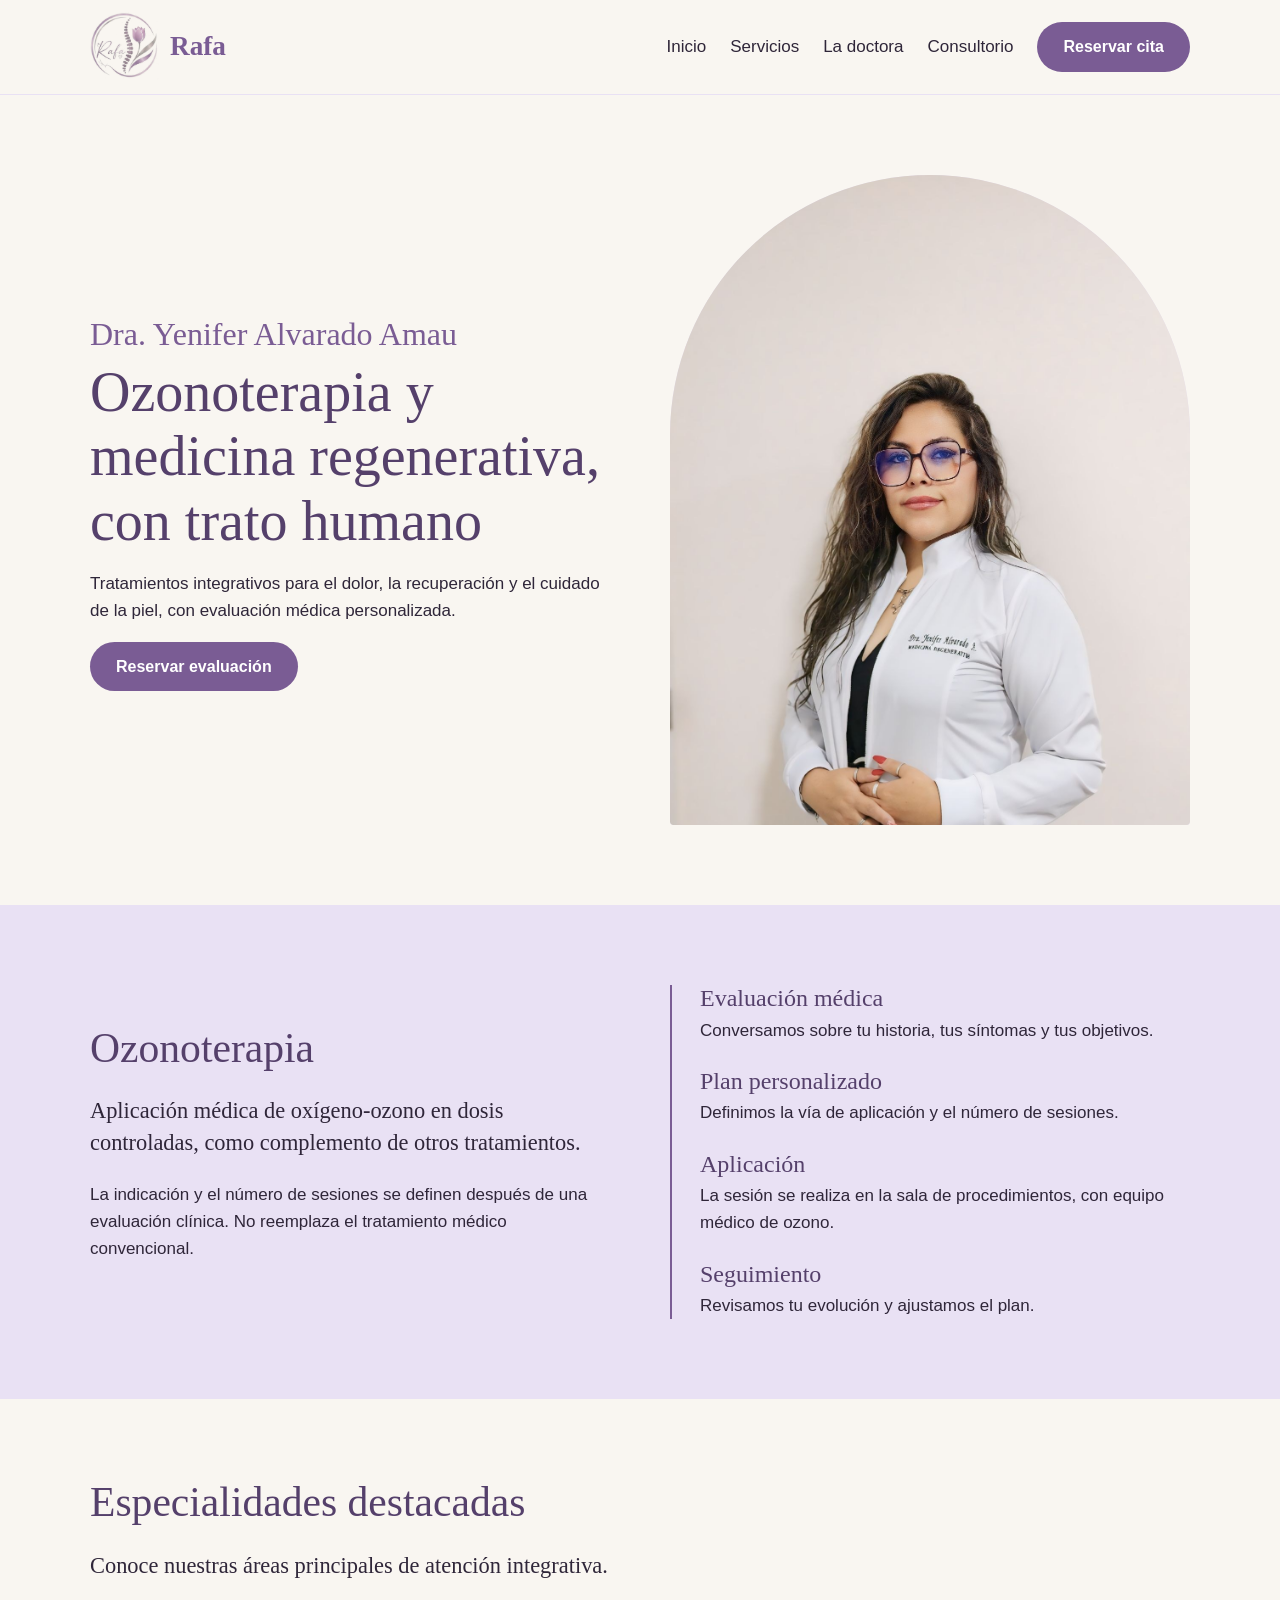
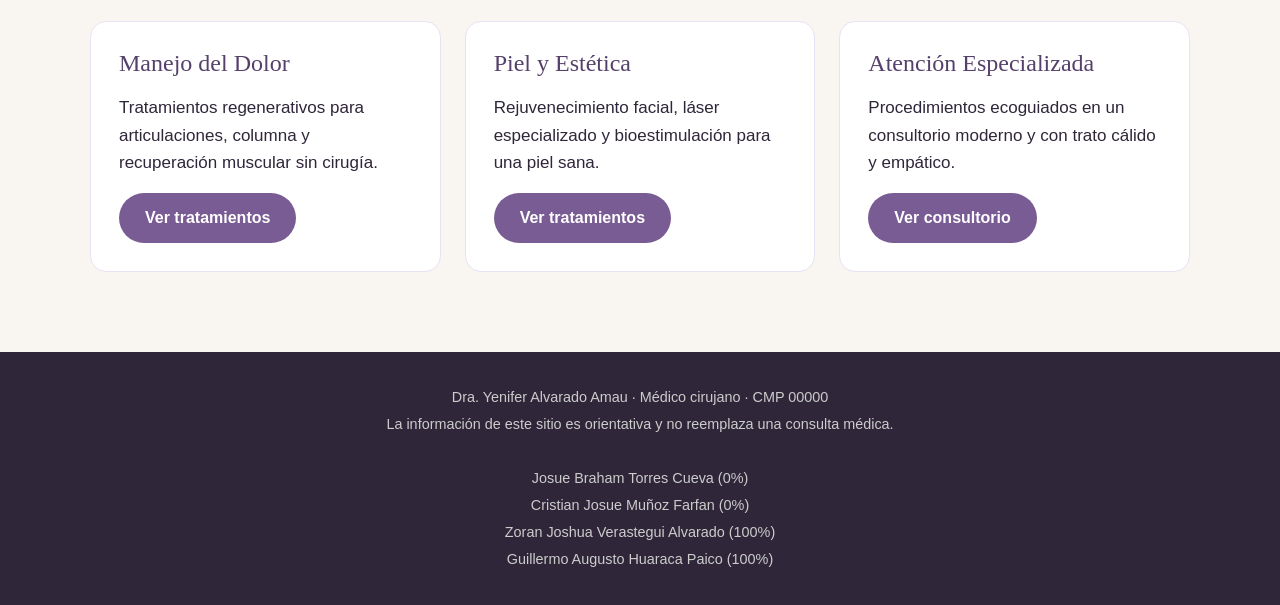
==== commit 4d189a5d: "no participaron" ====
--- a/index.html
+++ b/index.html
@@ -85,8 +85,8 @@
   <footer class="pie">
     <p>Dra. Yenifer Alvarado Amau · Médico cirujano · CMP 00000</p>
     <p>La información de este sitio es orientativa y no reemplaza una consulta médica.</p><br>
-    <p>Josue Braham Torres Cueva (100%)</p>
-    <p>Cristian Josue Muñoz Farfan (100%)</p>
+    <p>Josue Braham Torres Cueva (0%)</p>
+    <p>Cristian Josue Muñoz Farfan (0%)</p>
     <p>Zoran Joshua Verastegui Alvarado (100%)</p>
     <p>Guillermo Augusto Huaraca Paico (100%)</p>
   </footer>
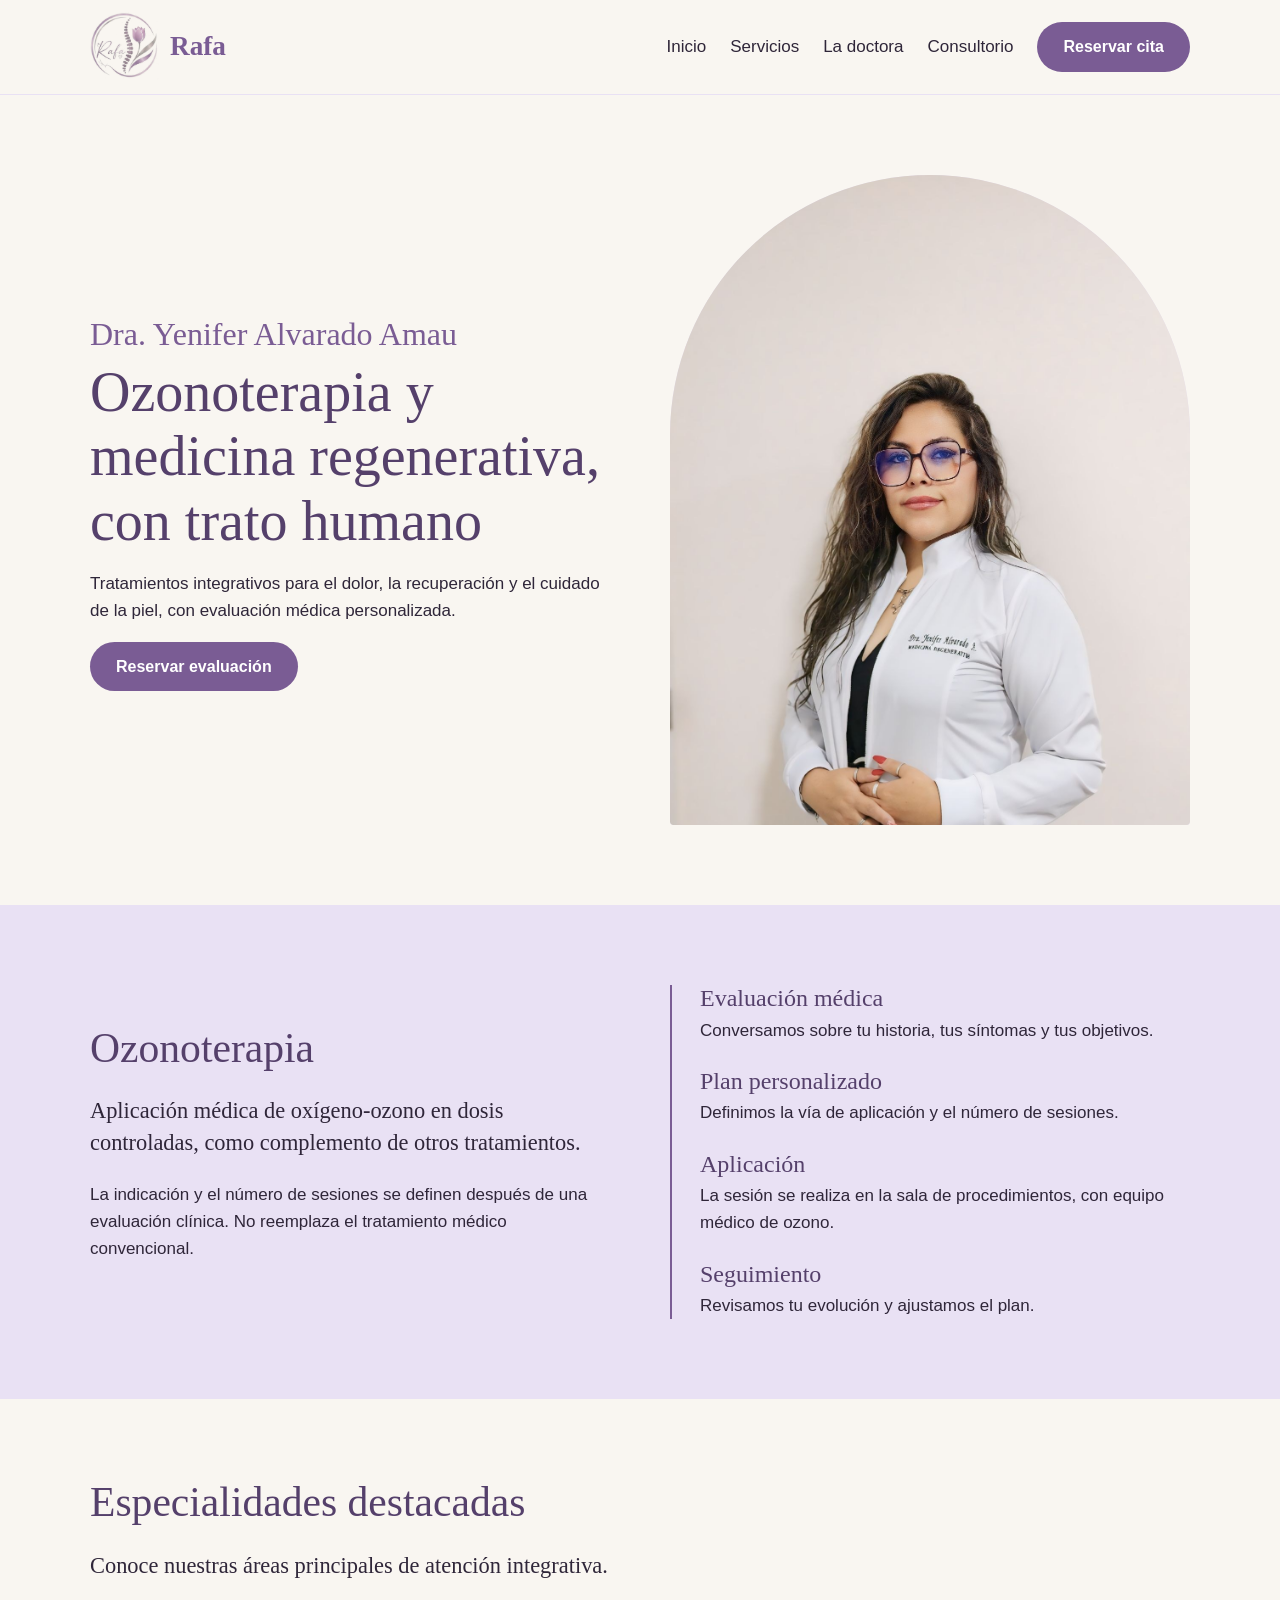
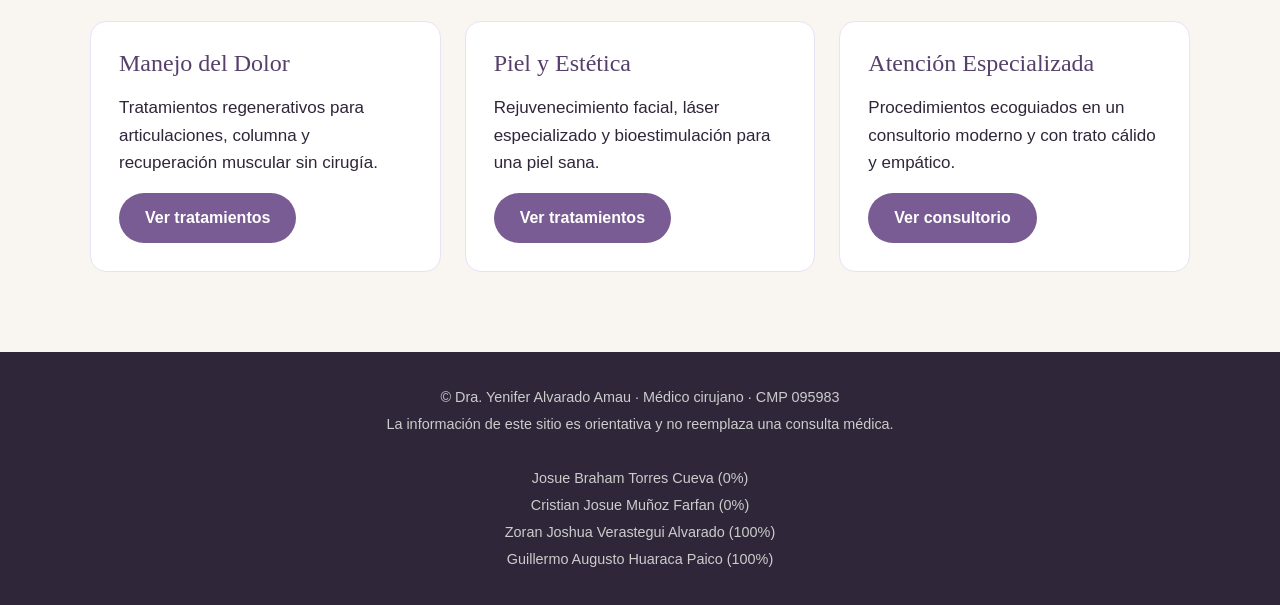
==== commit 69566f0e: "Editao" ====
--- a/index.html
+++ b/index.html
@@ -83,13 +83,13 @@
 
   <!-- PIE DE PÁGINA -->
   <footer class="pie">
-    <p>Dra. Yenifer Alvarado Amau · Médico cirujano · CMP 00000</p>
+    <p>&copy Dra. Yenifer Alvarado Amau · Médico cirujano · CMP 095983</p>
     <p>La información de este sitio es orientativa y no reemplaza una consulta médica.</p><br>
     <p>Josue Braham Torres Cueva (0%)</p>
     <p>Cristian Josue Muñoz Farfan (0%)</p>
     <p>Zoran Joshua Verastegui Alvarado (100%)</p>
     <p>Guillermo Augusto Huaraca Paico (100%)</p>
   </footer>
-
+<script src="main.js"></script>
 </body>
 </html>
--- a/styles.css
+++ b/styles.css
@@ -293,4 +293,37 @@
     grid-template-columns: 1fr;
     gap: 30px;
   }
+}
+
+
+/*------------- Animacion de las imagenes consultrio -------------------*/
+@keyframes aparecerArco {
+  0% {
+    opacity: 0;
+    transform: translateY(50px) scale(0.95);
+  }
+  60% {
+    opacity: 1;
+    transform: translateY(-5px) scale(1.02);
+  }
+  100% {
+    opacity: 1;
+    transform: translateY(0) scale(1);
+  }
+}
+
+
+/* Aplicamos la animación a cada arco con retraso escalonado */
+.tarjeta:nth-child(1) .arco {
+  animation: aparecerArco 1s ease-out 0.2s both;
+}
+
+
+.tarjeta:nth-child(2) .arco {
+  animation: aparecerArco 1s ease-out 0.5s both;
+}
+
+
+.tarjeta:nth-child(3) .arco {
+  animation: aparecerArco 1s ease-out 0.8s both;
 }
